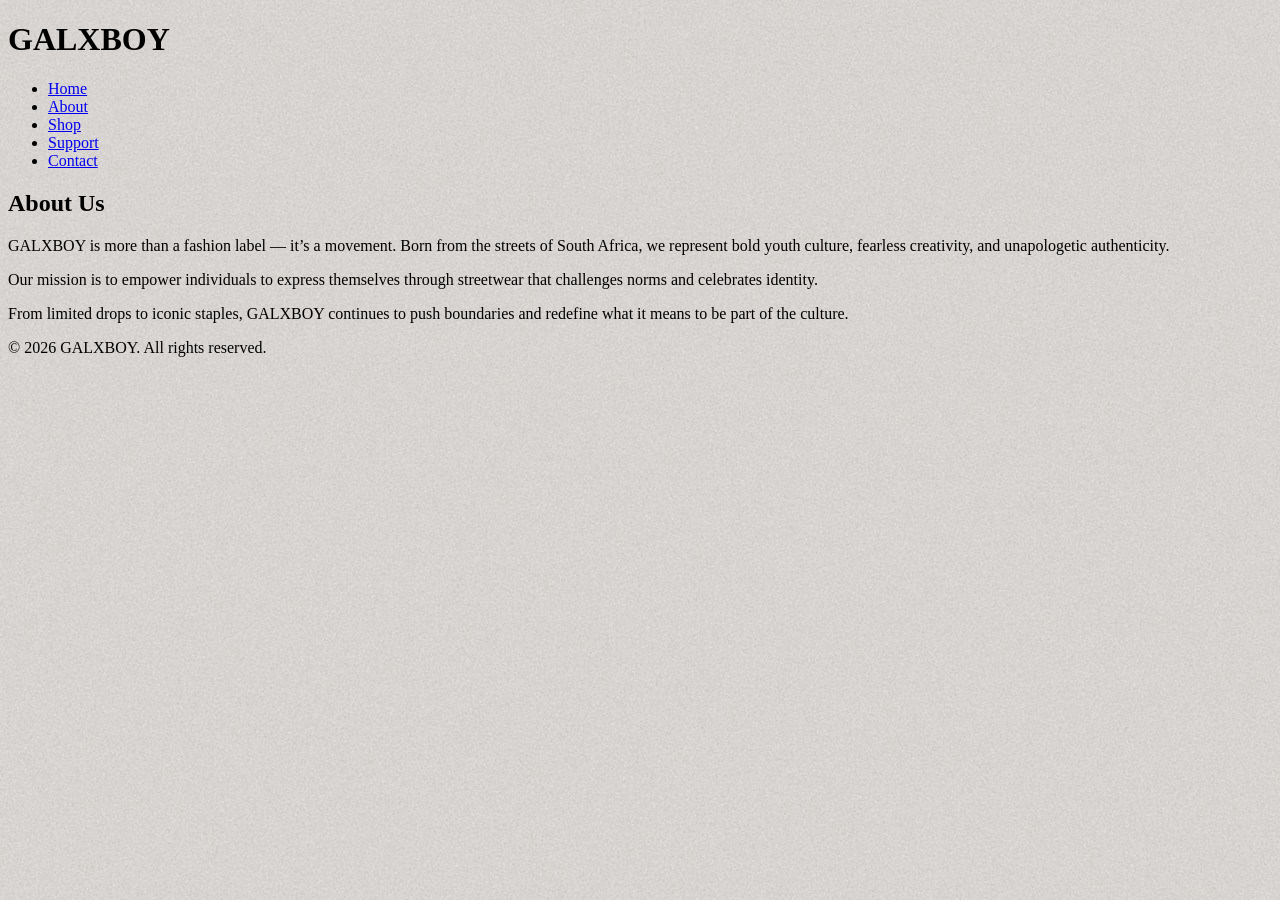
==== about.html @ 5ff6c1ec "Initial GALXBOY website upload" ====
<!DOCTYPE html>
<html lang="en">
<head>
  <meta charset="UTF-8">
  <meta name="viewport" content="width=device-width, initial-scale=1.0">
  <title>About GALXBOY</title>
</head>
<body>
  <header>
    <h1>GALXBOY</h1>
    <nav>
      <ul>
        <li><a href="index.html">Home</a></li>
        <li><a href="about.html">About</a></li>
        <li><a href="service.html">Shop</a></li>
        <li><a href="support.html">Support</a></li>
        <li><a href="contact.html">Contact</a></li>
      </ul>
    </nav>
  </header>

  <section>
    <h2>About Us</h2>
    <p>GALXBOY is more than a fashion label — it’s a movement. Born from the streets of South Africa, we represent bold youth culture, fearless creativity, and unapologetic authenticity.</p>
    <p>Our mission is to empower individuals to express themselves through streetwear that challenges norms and celebrates identity.</p>
    <p>From limited drops to iconic staples, GALXBOY continues to push boundaries and redefine what it means to be part of the culture.</p>
  </section> 
   <body background="PUZZLE.jpg">
</body>

  <footer>
    <p>&copy; 2026 GALXBOY. All rights reserved.</p>
  </footer>
</body>
</html>
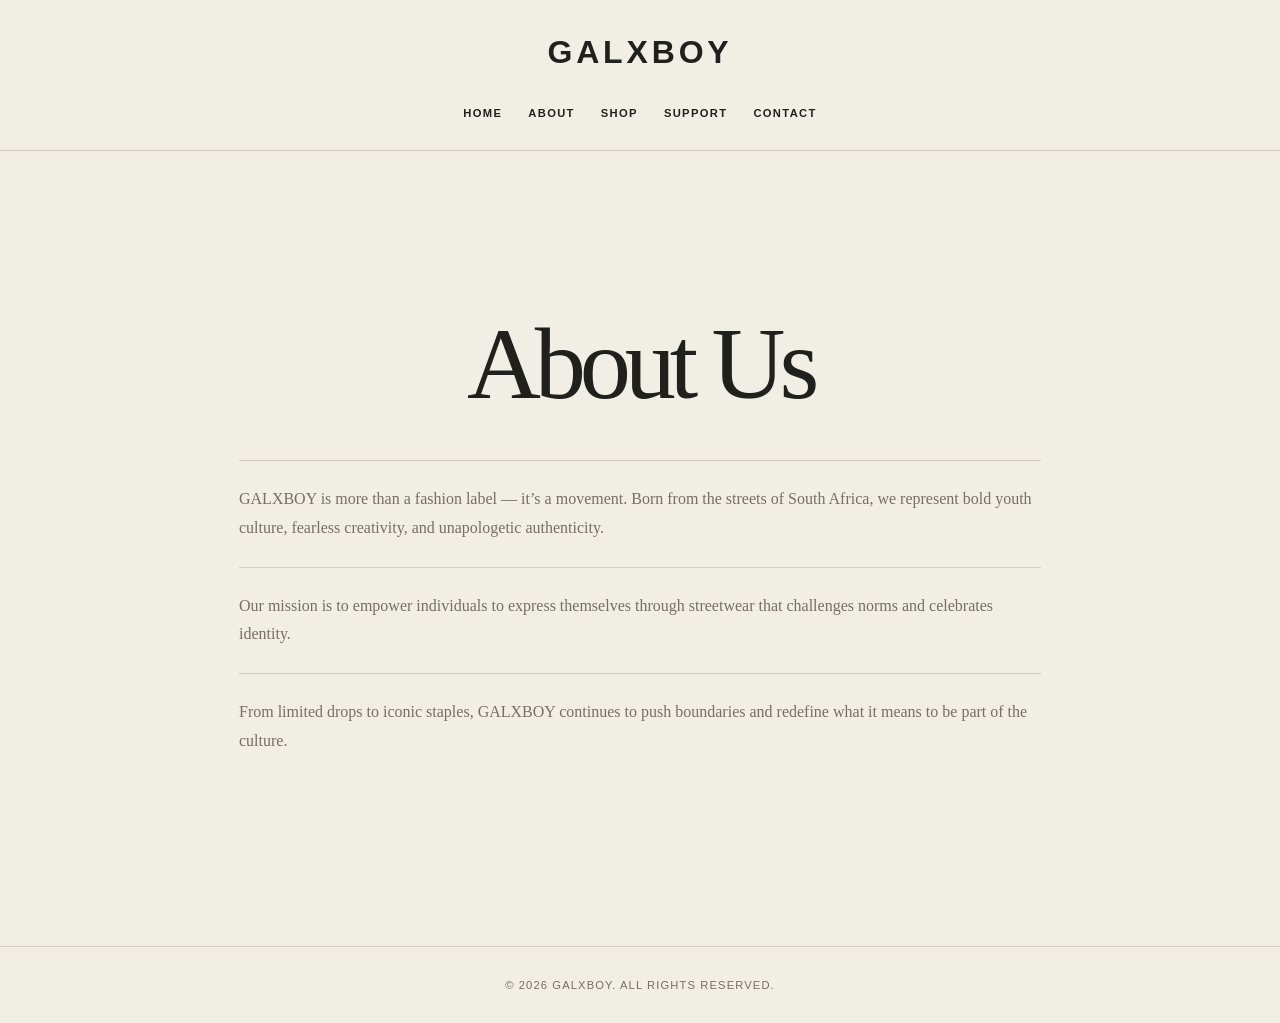
==== commit 581e8574: "Resolve HTML conflicts and add separate page styles" ====
--- a/about.html
+++ b/about.html
@@ -1,35 +1,40 @@
-<!DOCTYPE html>
+<!doctype html>
 <html lang="en">
-<head>
-  <meta charset="UTF-8">
-  <meta name="viewport" content="width=device-width, initial-scale=1.0">
-  <title>About GALXBOY</title>
-</head>
-<body>
-  <header>
-    <h1>GALXBOY</h1>
-    <nav>
-      <ul>
-        <li><a href="index.html">Home</a></li>
-        <li><a href="about.html">About</a></li>
-        <li><a href="service.html">Shop</a></li>
-        <li><a href="support.html">Support</a></li>
-        <li><a href="contact.html">Contact</a></li>
-      </ul>
-    </nav>
-  </header>
-
-  <section>
-    <h2>About Us</h2>
-    <p>GALXBOY is more than a fashion label — it’s a movement. Born from the streets of South Africa, we represent bold youth culture, fearless creativity, and unapologetic authenticity.</p>
-    <p>Our mission is to empower individuals to express themselves through streetwear that challenges norms and celebrates identity.</p>
-    <p>From limited drops to iconic staples, GALXBOY continues to push boundaries and redefine what it means to be part of the culture.</p>
-  </section> 
-   <body background="PUZZLE.jpg">
-</body>
-
-  <footer>
-    <p>&copy; 2026 GALXBOY. All rights reserved.</p>
-  </footer>
-</body>
-</html>+  <head>
+    <meta charset="UTF-8" />
+    <meta name="viewport" content="width=device-width, initial-scale=1.0" />
+    <title>About GALXBOY</title>
+    <link rel="stylesheet" href="about.css" />
+  </head>
+  <body>
+    <header>
+      <h1>GALXBOY</h1>
+      <nav>
+        <ul>
+          <li><a href="index.html">Home</a></li>
+          <li><a href="about.html">About</a></li>
+          <li><a href="service.html">Shop</a></li>
+          <li><a href="support.html">Support</a></li>
+          <li><a href="contact.html">Contact</a></li>
+        </ul>
+      </nav>
+    </header>
+    <section>
+      <h2>About Us</h2>
+      <p>
+        GALXBOY is more than a fashion label — it’s a movement. Born from the
+        streets of South Africa, we represent bold youth culture, fearless
+        creativity, and unapologetic authenticity.
+      </p>
+      <p>
+        Our mission is to empower individuals to express themselves through
+        streetwear that challenges norms and celebrates identity.
+      </p>
+      <p>
+        From limited drops to iconic staples, GALXBOY continues to push
+        boundaries and redefine what it means to be part of the culture.
+      </p>
+    </section>
+    <footer><p>&copy; 2026 GALXBOY. All rights reserved.</p></footer>
+  </body>
+</html>
--- a/about.css
+++ b/about.css
@@ -0,0 +1,97 @@
+:root {
+  --paper: #f1eee6;
+  --ink: #20201d;
+  --muted: #756f65;
+  --line: #d3ccc0;
+  --accent: #a55b3b;
+}
+* {
+  box-sizing: border-box;
+  margin: 0;
+  padding: 0;
+}
+body {
+  background: var(--paper);
+  color: var(--ink);
+  font-family: Georgia, "Times New Roman", serif;
+  line-height: 1.8;
+}
+header {
+  background: var(--paper);
+  border-bottom: 1px solid var(--line);
+  padding: 24px clamp(20px, 6vw, 90px);
+  text-align: center;
+}
+header h1 {
+  font-family: Arial, sans-serif;
+  font-size: 2rem;
+  letter-spacing: 0.12em;
+}
+nav ul {
+  display: flex;
+  gap: 26px;
+  justify-content: center;
+  list-style: none;
+  margin-top: 16px;
+}
+nav a {
+  color: var(--ink);
+  font-family: Arial, sans-serif;
+  font-size: 0.7rem;
+  font-weight: 700;
+  letter-spacing: 0.12em;
+  text-decoration: none;
+  text-transform: uppercase;
+}
+nav a:hover {
+  color: var(--accent);
+}
+section {
+  margin: auto;
+  max-width: 850px;
+  padding: clamp(80px, 13vw, 170px) 24px;
+}
+section h2 {
+  color: var(--ink);
+  font-size: clamp(3rem, 8vw, 7rem);
+  font-weight: 400;
+  letter-spacing: -0.06em;
+  line-height: 0.9;
+  margin-bottom: 50px;
+  text-align: center;
+}
+section p {
+  border-top: 1px solid var(--line);
+  color: var(--muted);
+  padding: 24px 0;
+}
+footer {
+  border-top: 1px solid var(--line);
+  color: var(--muted);
+  font-family: Arial, sans-serif;
+  font-size: 0.7rem;
+  letter-spacing: 0.1em;
+  padding: 28px;
+  text-align: center;
+  text-transform: uppercase;
+}
+@media (max-width: 1024px) {
+  section {
+    padding: 100px 32px;
+  }
+  section h2 {
+    font-size: clamp(3rem, 9vw, 6rem);
+  }
+}
+@media (max-width: 700px) {
+  nav ul {
+    flex-wrap: wrap;
+    gap: 12px 18px;
+  }
+  section {
+    padding: 72px 20px;
+  }
+  section h2 {
+    font-size: clamp(2.6rem, 14vw, 4.5rem);
+  }
+}
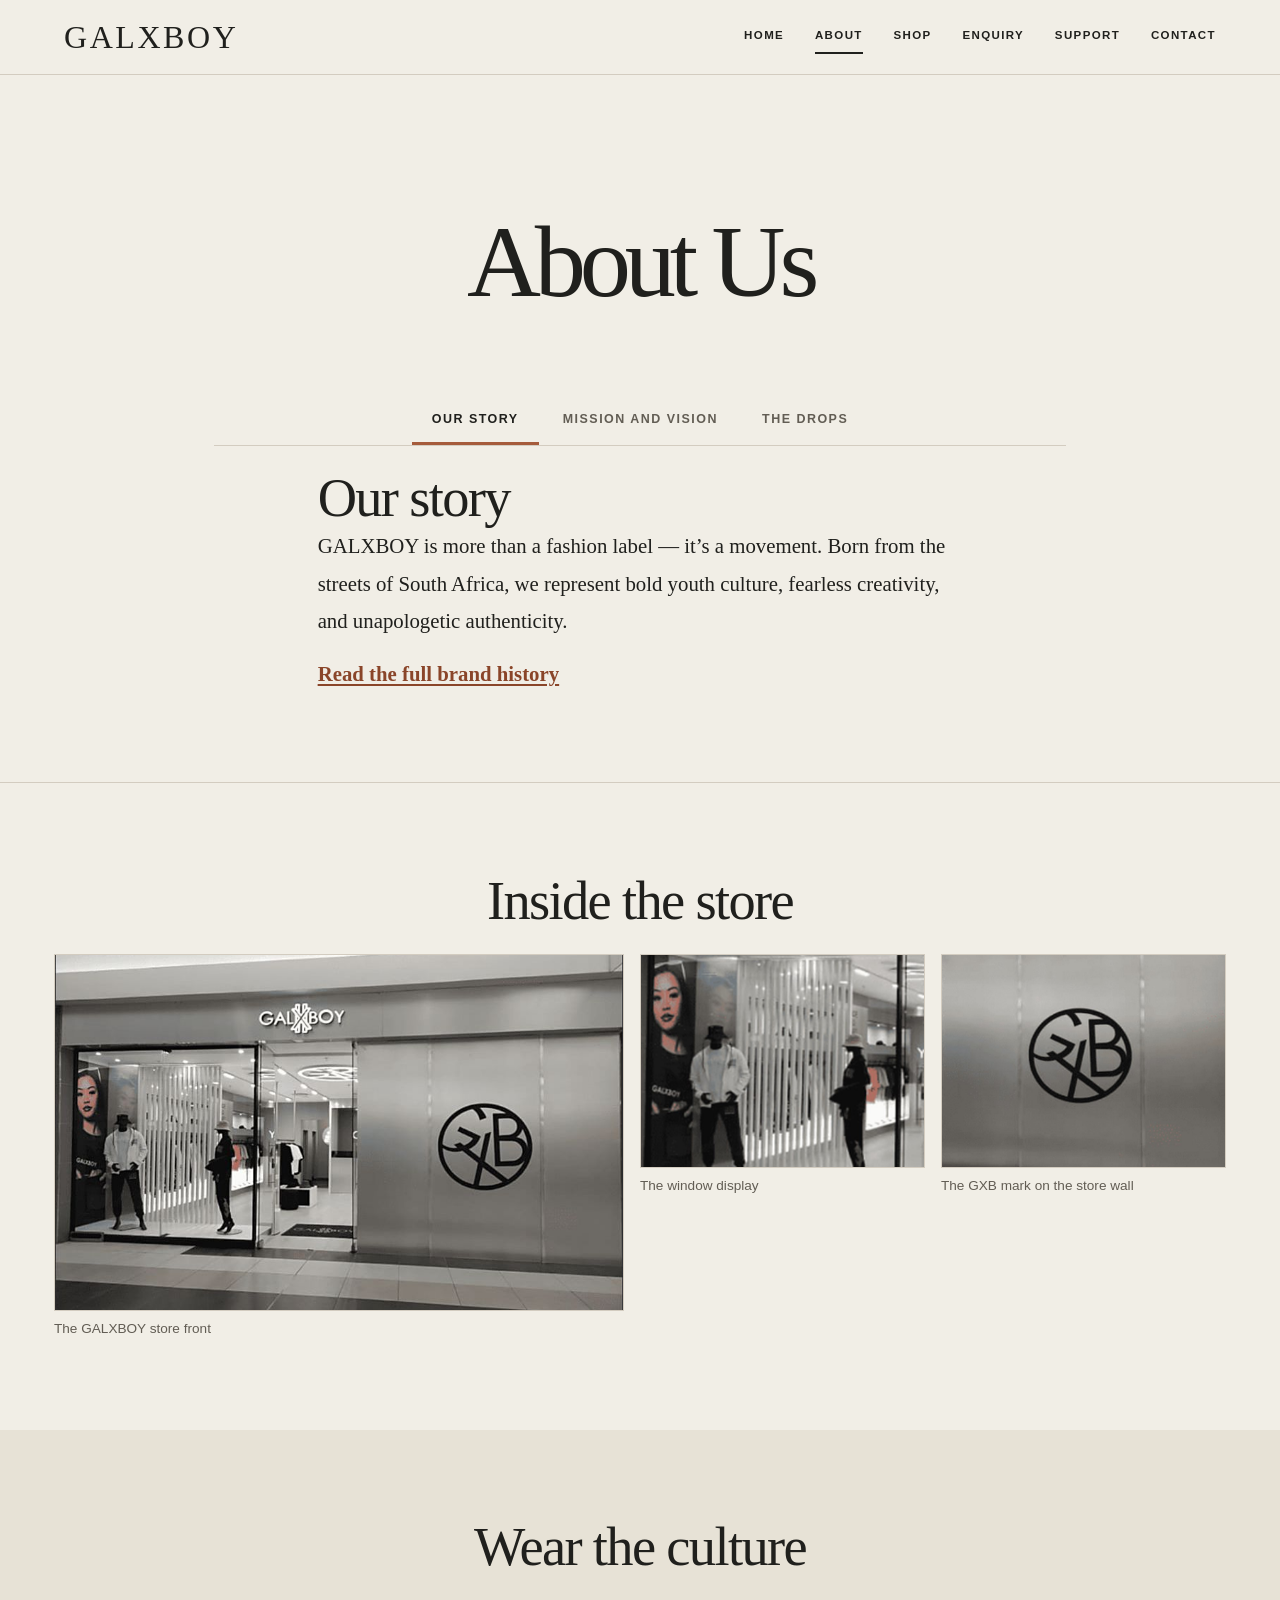
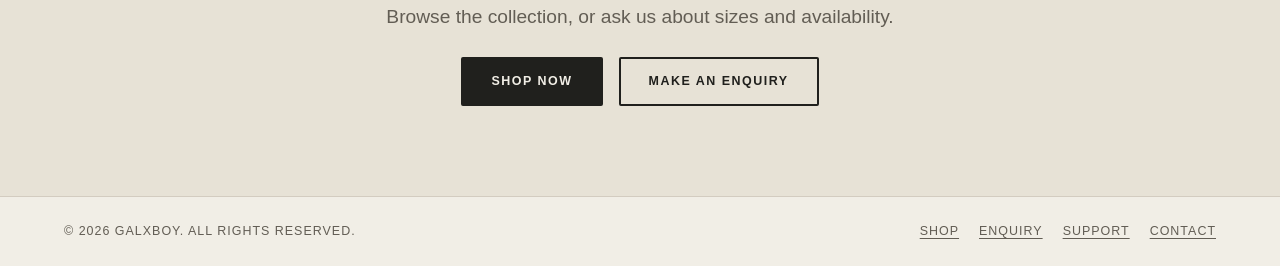
==== commit 3bce870d: "Update GALXBOY website to latest version Co-authored-by: Copilot <223556219+Copilot@users.noreply.gi" ====
--- a/about.html
+++ b/about.html
@@ -3,38 +3,134 @@
   <head>
     <meta charset="UTF-8" />
     <meta name="viewport" content="width=device-width, initial-scale=1.0" />
-    <title>About GALXBOY</title>
-    <link rel="stylesheet" href="about.css" />
+    <title>About GALXBOY | Mission, Vision and Story</title>
+    <meta name="description" content="GALXBOY is more than a fashion label. Read our story, mission and vision, and see inside the store through our photo gallery." />
+    <meta name="keywords" content="about GALXBOY, South African streetwear brand, youth culture fashion, GALXBOY mission, GALXBOY vision, GALXBOY store" />
+    <meta name="author" content="GALXBOY" />
+    <link rel="icon" href="images/favicon.svg" type="image/svg+xml" />
+    <script>document.documentElement.classList.add("js");</script>
+    <link rel="stylesheet" href="styles.css" />
+    <script src="script.js" defer></script>
   </head>
   <body>
-    <header>
-      <h1>GALXBOY</h1>
-      <nav>
+    <a class="skip-link" href="#main">Skip to main content</a>
+    <header class="site-header">
+      <div class="site-header__bar">
+        <a class="brand" href="index.html" aria-label="GALXBOY home">GALXBOY</a>
+        <button class="nav-toggle" type="button" aria-expanded="false" aria-controls="site-nav" aria-label="Open menu">
+          <span class="nav-toggle__bar"></span>
+        </button>
+        <nav class="site-nav" id="site-nav" aria-label="Main">
         <ul>
           <li><a href="index.html">Home</a></li>
-          <li><a href="about.html">About</a></li>
+          <li><a href="about.html" aria-current="page">About</a></li>
           <li><a href="service.html">Shop</a></li>
+          <li><a href="enquiry.html">Enquiry</a></li>
           <li><a href="support.html">Support</a></li>
           <li><a href="contact.html">Contact</a></li>
         </ul>
-      </nav>
+        </nav>
+      </div>
     </header>
-    <section>
-      <h2>About Us</h2>
-      <p>
-        GALXBOY is more than a fashion label — it’s a movement. Born from the
-        streets of South Africa, we represent bold youth culture, fearless
-        creativity, and unapologetic authenticity.
-      </p>
-      <p>
-        Our mission is to empower individuals to express themselves through
-        streetwear that challenges norms and celebrates identity.
-      </p>
-      <p>
-        From limited drops to iconic staples, GALXBOY continues to push
-        boundaries and redefine what it means to be part of the culture.
-      </p>
-    </section>
-    <footer><p>&copy; 2026 GALXBOY. All rights reserved.</p></footer>
+    <main id="main">
+      <div class="container container--narrow">
+        <div class="page-head">
+          <h1>About Us</h1>
+        </div>
+        <div class="tabs" aria-label="About GALXBOY">
+          <div class="tabs__list" role="tablist" aria-label="About sections">
+            <button class="tabs__tab" role="tab" id="tab-story" aria-controls="panel-story" aria-selected="true" type="button">Our story</button>
+            <button class="tabs__tab" role="tab" id="tab-mission" aria-controls="panel-mission" aria-selected="false" tabindex="-1" type="button">Mission and vision</button>
+            <button class="tabs__tab" role="tab" id="tab-drops" aria-controls="panel-drops" aria-selected="false" tabindex="-1" type="button">The drops</button>
+          </div>
+          <div class="tabs__panel" role="tabpanel" id="panel-story" aria-labelledby="tab-story" tabindex="0">
+            <h2>Our story</h2>
+            <p>
+              GALXBOY is more than a fashion label — it’s a movement. Born from the
+              streets of South Africa, we represent bold youth culture, fearless
+              creativity, and unapologetic authenticity.
+            </p>
+            <p><a class="text-link" href="index.html">Read the full brand history</a></p>
+          </div>
+          <div class="tabs__panel" role="tabpanel" id="panel-mission" aria-labelledby="tab-mission" tabindex="0">
+            <h2>Mission and vision</h2>
+            <h3>Mission</h3>
+            <p>
+              Our mission is to empower individuals to express themselves through
+              streetwear that challenges norms and celebrates identity.
+            </p>
+            <h3>Vision</h3>
+            <p>
+              GALXBOY aims to become the leading streetwear brand on the African
+              continent. Inspiring the youth through creative design, innovation and
+              affordable pricing driven by the brand’s mantra of SMART. AFRICAN.
+              AMBITIOUS
+            </p>
+          </div>
+          <div class="tabs__panel" role="tabpanel" id="panel-drops" aria-labelledby="tab-drops" tabindex="0">
+            <h2>The drops</h2>
+            <p>
+              From limited drops to iconic staples, GALXBOY continues to push
+              boundaries and redefine what it means to be part of the culture.
+            </p>
+            <p><a class="text-link" href="service.html">See what is in the shop now</a></p>
+          </div>
+        </div>
+      </div>
+
+      <section class="section section--ruled" aria-labelledby="gallery-heading">
+        <div class="container">
+          <h2 id="gallery-heading">Inside the store</h2>
+          <ul class="gallery">
+            <li class="gallery__item reveal" style="--i: 0">
+              <figure>
+                <button class="gallery__btn" type="button" data-lightbox="gallery" data-full="images/galxboy-store-front-1600.jpg" data-caption="The GALXBOY store front">
+                  <img src="images/galxboy-store-front-800.jpg" srcset="images/galxboy-store-front-800.jpg 800w, images/galxboy-store-front-1600.jpg 1600w" sizes="(max-width: 768px) 100vw, 60vw" width="801" height="525" loading="lazy" alt="GALXBOY store front in a shopping centre, with two mannequins in the window and the GXB logo on a steel wall" />
+                </button>
+                <figcaption>The GALXBOY store front</figcaption>
+              </figure>
+            </li>
+            <li class="gallery__item reveal" style="--i: 1">
+              <figure>
+                <button class="gallery__btn" type="button" data-lightbox="gallery" data-full="images/galxboy-store-window-display.jpg" data-caption="The window display">
+                  <img src="images/galxboy-store-window-display.jpg" width="690" height="675" loading="lazy" alt="Two mannequins in the GALXBOY window dressed in black and white streetwear" />
+                </button>
+                <figcaption>The window display</figcaption>
+              </figure>
+            </li>
+            <li class="gallery__item reveal" style="--i: 2">
+              <figure>
+                <button class="gallery__btn" type="button" data-lightbox="gallery" data-full="images/galxboy-gxb-logo-wall.jpg" data-caption="The GXB mark on the store wall">
+                  <img src="images/galxboy-gxb-logo-wall.jpg" width="870" height="750" loading="lazy" alt="The black GXB circle logo on the store’s brushed steel wall" />
+                </button>
+                <figcaption>The GXB mark on the store wall</figcaption>
+              </figure>
+            </li>
+          </ul>
+        </div>
+      </section>
+
+      <section class="section cta-band">
+        <div class="container">
+          <h2>Wear the culture</h2>
+          <p class="lede">Browse the collection, or ask us about sizes and availability.</p>
+          <div class="btn-row">
+            <a class="btn" href="service.html">Shop now</a>
+            <a class="btn btn--ghost" href="enquiry.html">Make an enquiry</a>
+          </div>
+        </div>
+      </section>
+    </main>
+    <footer class="site-footer">
+      <div class="site-footer__inner">
+        <p>&copy; 2026 GALXBOY. All rights reserved.</p>
+        <ul>
+        <li><a href="service.html">Shop</a></li>
+        <li><a href="enquiry.html">Enquiry</a></li>
+        <li><a href="support.html">Support</a></li>
+        <li><a href="contact.html">Contact</a></li>
+        </ul>
+      </div>
+    </footer>
   </body>
 </html>
--- a/styles.css
+++ b/styles.css
@@ -0,0 +1,1517 @@
+/* ==========================================================================
+
+/* 1. Design tokens -------------------------------------------------------- */
+:root {
+  --paper: #f1eee6;
+  --paper-deep: #e7e2d6;
+  --card: #fffdf8;
+  --ink: #20201d;
+  --muted: #625d54;          /* darkened from #756f65 to pass 4.5:1 contrast */
+  --line: #d3ccc0;
+  --accent: #a55b3b;         /* brand terracotta, used for borders and fills */
+  --accent-ink: #8a4529;     /* darker shade for text and hover states */
+  --ok: #1f6b3a;
+  --error: #a3231b;
+  --focus: #1a5fd0;
+
+  --serif: Georgia, "Times New Roman", serif;
+  --sans: Arial, Helvetica, sans-serif;
+
+  --header-bg: var(--paper);
+  --header-fg: var(--ink);
+  --header-line: var(--line);
+  --header-hover: var(--accent-ink);
+
+  --space-1: 0.5rem;
+  --space-2: 1rem;
+  --space-3: 1.5rem;
+  --space-4: 2.5rem;
+  --space-5: 4rem;
+  --gutter: clamp(20px, 5vw, 72px);
+  --radius: 2px;
+  --ease: cubic-bezier(0.2, 0.7, 0.1, 1);
+}
+
+
+/* 2. Reset and base ------------------------------------------------------- */
+*,
+*::before,
+*::after {
+  box-sizing: border-box;
+  margin: 0;
+  padding: 0;
+}
+
+html {
+  scroll-behavior: smooth;
+  -webkit-text-size-adjust: 100%;
+}
+
+body {
+  background: var(--paper);
+  color: var(--ink);
+  font-family: var(--sans);
+  font-size: 1rem;
+  line-height: 1.7;
+  min-height: 100vh;
+  display: flex;
+  flex-direction: column;
+}
+
+main {
+  flex: 1;
+}
+
+img {
+  display: block;
+  height: auto;
+  max-width: 100%;
+}
+
+button,
+input,
+select,
+textarea {
+  color: inherit;
+  font: inherit;
+}
+
+button {
+  cursor: pointer;
+}
+
+::selection {
+  background: var(--accent);
+  color: #fff;
+}
+
+:focus-visible {
+  outline: 3px solid var(--focus);
+  outline-offset: 3px;
+}
+
+.skip-link {
+  background: var(--ink);
+  color: var(--paper);
+  left: var(--space-2);
+  padding: 0.75rem 1rem;
+  position: absolute;
+  top: -100px;
+  z-index: 100;
+}
+
+.skip-link:focus {
+  top: var(--space-1);
+}
+
+.visually-hidden {
+  clip: rect(0 0 0 0);
+  clip-path: inset(50%);
+  height: 1px;
+  overflow: hidden;
+  position: absolute;
+  white-space: nowrap;
+  width: 1px;
+}
+
+
+/* 3. Typography ----------------------------------------------------------- */
+h1,
+h2,
+h3 {
+  font-family: var(--serif);
+  font-weight: 400;
+}
+
+h1 {
+  font-size: clamp(2.8rem, 8vw, 7rem);
+  letter-spacing: -0.06em;
+  line-height: 0.92;
+}
+
+h2 {
+  font-size: clamp(1.9rem, 4.4vw, 3.4rem);
+  letter-spacing: -0.03em;
+  line-height: 1.05;
+}
+
+h3 {
+  font-size: clamp(1.1rem, 2vw, 1.5rem);
+  letter-spacing: -0.01em;
+  line-height: 1.25;
+}
+
+p {
+  max-width: 68ch;
+}
+
+.lede {
+  color: var(--muted);
+  font-size: clamp(1.02rem, 1.7vw, 1.2rem);
+  margin-inline: auto;
+}
+
+.small {
+  color: var(--muted);
+  font-size: 0.85rem;
+}
+
+
+/* 4. Layout helpers ------------------------------------------------------- */
+.container {
+  margin-inline: auto;
+  max-width: 1220px;
+  padding-inline: 24px;
+  width: 100%;
+}
+
+.container--narrow {
+  max-width: 900px;
+}
+
+.page-head {
+  padding: clamp(64px, 11vw, 140px) 0 clamp(32px, 5vw, 64px);
+  text-align: center;
+}
+
+.page-head h1 {
+  margin-bottom: var(--space-3);
+}
+
+.page-head p {
+  margin-inline: auto;
+}
+
+.section {
+  padding-block: clamp(48px, 7vw, 96px);
+}
+
+.section--ruled {
+  border-top: 1px solid var(--line);
+}
+
+.section > .container > h2 {
+  margin-bottom: var(--space-3);
+  text-align: center;
+}
+
+
+/* 5. Header and navigation ------------------------------------------------ */
+.site-header {
+  background: var(--header-bg);
+  border-bottom: 1px solid var(--header-line);
+  color: var(--header-fg);
+  position: sticky;
+  top: 0;
+  z-index: 20;
+}
+
+.site-header__bar {
+  align-items: center;
+  display: flex;
+  justify-content: space-between;
+  padding: 20px var(--gutter);
+}
+
+.brand {
+  color: var(--header-fg);
+  font-family: var(--serif);
+  font-size: 2rem;
+  letter-spacing: 0.08em;
+  line-height: 1;
+  text-decoration: none;
+}
+
+.site-nav ul {
+  display: flex;
+  gap: clamp(14px, 2.4vw, 32px);
+  list-style: none;
+}
+
+.site-nav a {
+  border-bottom: 2px solid transparent;
+  color: var(--header-fg);
+  display: inline-block;
+  font-size: 0.72rem;
+  font-weight: 700;
+  letter-spacing: 0.12em;
+  padding: 6px 0;
+  text-decoration: none;
+  text-transform: uppercase;
+  transition: color 0.2s, border-color 0.2s;
+}
+
+.site-nav a:hover,
+.site-nav a:focus-visible {
+  color: var(--header-hover);
+}
+
+.site-nav a[aria-current="page"] {
+  border-bottom-color: currentColor;
+}
+
+/* The hamburger button is hidden until JavaScript confirms it can drive it */
+.nav-toggle {
+  background: none;
+  border: 1px solid var(--header-line);
+  border-radius: var(--radius);
+  color: var(--header-fg);
+  display: none;
+  height: 46px;
+  position: relative;
+  width: 46px;
+}
+
+.nav-toggle__bar,
+.nav-toggle__bar::before,
+.nav-toggle__bar::after {
+  background: currentColor;
+  content: "";
+  height: 2px;
+  left: 12px;
+  position: absolute;
+  transition: transform 0.25s var(--ease), opacity 0.2s;
+  width: 20px;
+}
+
+.nav-toggle__bar {
+  top: 21px;
+}
+
+.nav-toggle__bar::before {
+  left: 0;
+  top: -7px;
+}
+
+.nav-toggle__bar::after {
+  left: 0;
+  top: 7px;
+}
+
+.nav-toggle[aria-expanded="true"] .nav-toggle__bar {
+  background: transparent;
+}
+
+.nav-toggle[aria-expanded="true"] .nav-toggle__bar::before {
+  transform: translateY(7px) rotate(45deg);
+}
+
+.nav-toggle[aria-expanded="true"] .nav-toggle__bar::after {
+  transform: translateY(-7px) rotate(-45deg);
+}
+
+
+/* 6. Page variants -------------------------------------------------------- */
+/* Home: store photo behind the history text */
+body.page-home {
+  --header-bg: rgba(10, 10, 10, 0.7);
+  --header-fg: #fff;
+  --header-line: rgba(255, 255, 255, 0.22);
+  --header-hover: #f4d03f;
+  background: #111 url("images/galxboy-store-front-1600.jpg") center / cover fixed;
+  color: #fff;
+}
+
+body.page-home::before {
+  background: rgba(0, 0, 0, 0.62);
+  content: "";
+  inset: 0;
+  pointer-events: none;
+  position: fixed;
+  z-index: -1;
+}
+
+/* Support: soft architectural backdrop under a heavy paper wash */
+body.page-support {
+  background: var(--paper) url("images/support-background.jpg") center / cover fixed;
+}
+
+body.page-support::before {
+  background: rgba(241, 238, 230, 0.92);
+  content: "";
+  inset: 0;
+  pointer-events: none;
+  position: fixed;
+  z-index: -1;
+}
+
+
+/* 7. Buttons and links ---------------------------------------------------- */
+a {
+  color: var(--accent-ink);
+  text-underline-offset: 3px;
+}
+
+a:hover {
+  color: var(--ink);
+}
+
+.btn {
+  background: var(--ink);
+  border: 2px solid var(--ink);
+  border-radius: var(--radius);
+  color: var(--paper);
+  display: inline-block;
+  font-size: 0.78rem;
+  font-weight: 700;
+  letter-spacing: 0.12em;
+  line-height: 1.2;
+  min-height: 48px;
+  padding: 15px 28px;
+  text-align: center;
+  text-decoration: none;
+  text-transform: uppercase;
+  transition: background 0.2s, color 0.2s, border-color 0.2s, transform 0.15s;
+}
+
+.btn:hover {
+  background: var(--accent-ink);
+  border-color: var(--accent-ink);
+  color: #fff;
+}
+
+.btn:active {
+  transform: translateY(1px);
+}
+
+.btn:disabled,
+.btn[aria-disabled="true"] {
+  cursor: not-allowed;
+  opacity: 0.55;
+}
+
+.btn--ghost {
+  background: transparent;
+  color: var(--ink);
+}
+
+.btn--ghost:hover {
+  background: var(--ink);
+  border-color: var(--ink);
+  color: var(--paper);
+}
+
+.btn-row {
+  display: flex;
+  flex-wrap: wrap;
+  gap: var(--space-2);
+  justify-content: center;
+}
+
+.text-link {
+  font-weight: 700;
+}
+
+
+/* 8. Home ----------------------------------------------------------------- */
+.home-hero {
+  align-items: center;
+  display: flex;
+  flex-direction: column;
+  justify-content: center;
+  min-height: calc(100vh - 87px);
+  padding: clamp(72px, 12vw, 150px) 24px;
+  text-align: center;
+}
+
+.home-hero h1 {
+  color: #fff;
+  margin-bottom: var(--space-3);
+  text-shadow: 0 2px 30px rgba(0, 0, 0, 0.35);
+}
+
+.home-hero p {
+  color: #f2f2f2;
+  font-size: clamp(1rem, 1.5vw, 1.2rem);
+  margin-inline: auto;
+  max-width: 46rem;
+  text-shadow: 0 1px 12px rgba(0, 0, 0, 0.5);
+}
+
+.home-explore {
+  background: rgba(10, 10, 10, 0.72);
+  border-top: 1px solid rgba(255, 255, 255, 0.22);
+  padding: clamp(40px, 6vw, 72px) 0;
+}
+
+.home-explore h2 {
+  color: #fff;
+  margin-bottom: var(--space-3);
+  text-align: center;
+}
+
+.home-explore ul {
+  display: grid;
+  gap: var(--space-2);
+  grid-template-columns: repeat(3, 1fr);
+  list-style: none;
+}
+
+.home-explore a {
+  border: 1px solid rgba(255, 255, 255, 0.28);
+  color: #fff;
+  display: block;
+  height: 100%;
+  padding: var(--space-3);
+  text-decoration: none;
+  transition: background 0.2s, border-color 0.2s;
+}
+
+.home-explore a:hover,
+.home-explore a:focus-visible {
+  background: rgba(255, 255, 255, 0.12);
+  border-color: #f4d03f;
+  color: #fff;
+}
+
+.home-explore strong {
+  display: block;
+  font-family: var(--serif);
+  font-size: 1.35rem;
+  font-weight: 400;
+  margin-bottom: 4px;
+}
+
+.home-explore span {
+  color: #e2e2e2;
+  font-size: 0.95rem;
+}
+
+
+/* 9. Shop ----------------------------------------------------------------- */
+.shop-tools {
+  align-items: end;
+  border-block: 1px solid var(--line);
+  display: grid;
+  gap: var(--space-2);
+  grid-template-columns: minmax(220px, 2fr) 1fr 1fr;
+  padding-block: var(--space-2);
+}
+
+.field-inline label {
+  display: block;
+  font-size: 0.72rem;
+  font-weight: 700;
+  letter-spacing: 0.1em;
+  margin-bottom: 4px;
+  text-transform: uppercase;
+}
+
+.shop-status {
+  color: var(--muted);
+  font-size: 0.9rem;
+  margin-block: var(--space-2);
+  min-height: 1.7em;
+}
+
+.product-grid {
+  display: grid;
+  gap: var(--space-3) var(--space-2);
+  grid-template-columns: repeat(5, 1fr);
+  list-style: none;
+}
+
+.product-card {
+  display: flex;
+  flex-direction: column;
+}
+
+.product-card__media {
+  aspect-ratio: 4 / 5;
+  background: #fff;
+  border: 1px solid var(--line);
+  display: block;
+  overflow: hidden;
+  padding: 0;
+  position: relative;
+  transition: border-color 0.2s, transform 0.3s var(--ease), box-shadow 0.3s;
+  width: 100%;
+}
+
+.product-card__media img {
+  height: 100%;
+  object-fit: contain;
+  transition: transform 0.4s var(--ease);
+  width: 100%;
+}
+
+.product-card__media::after {
+  background: var(--ink);
+  bottom: 8px;
+  color: var(--paper);
+  content: "View larger";
+  font-size: 0.68rem;
+  font-weight: 700;
+  letter-spacing: 0.08em;
+  opacity: 0;
+  padding: 4px 8px;
+  position: absolute;
+  right: 8px;
+  text-transform: uppercase;
+  transition: opacity 0.2s;
+}
+
+.product-card__media:hover,
+.product-card__media:focus-visible {
+  border-color: var(--accent);
+  box-shadow: 0 8px 24px rgba(32, 32, 29, 0.12);
+  transform: translateY(-3px);
+}
+
+.product-card__media:hover img {
+  transform: scale(1.04);
+}
+
+.product-card__media:hover::after,
+.product-card__media:focus-visible::after {
+  opacity: 1;
+}
+
+.product-card h3 {
+  border-top: 1px solid var(--line);
+  margin-top: var(--space-2);
+  padding-top: 12px;
+}
+
+.product-card__meta {
+  color: var(--muted);
+  font-size: 0.85rem;
+}
+
+.product-card__price {
+  color: var(--ink);
+  font-weight: 700;
+  margin-block: 2px 10px;
+}
+
+.product-card .btn {
+  margin-top: auto;
+  padding: 11px 14px;
+}
+
+.empty-state {
+  border: 1px dashed var(--line);
+  padding: var(--space-4) var(--space-3);
+  text-align: center;
+}
+
+.empty-state:empty {
+  display: none;
+}
+
+.empty-state button {
+  margin-top: var(--space-2);
+}
+
+
+/* 10. Lightbox ------------------------------------------------------------ */
+.lightbox {
+  align-items: center;
+  background: rgba(10, 10, 10, 0.92);
+  display: flex;
+  inset: 0;
+  justify-content: center;
+  opacity: 0;
+  padding: clamp(16px, 4vw, 48px);
+  position: fixed;
+  transition: opacity 0.25s;
+  visibility: hidden;
+  z-index: 200;
+}
+
+.lightbox.is-open {
+  opacity: 1;
+  visibility: visible;
+}
+
+.lightbox__figure {
+  align-items: center;
+  display: flex;
+  flex-direction: column;
+  max-height: 100%;
+  max-width: min(92vw, 900px);
+  transform: scale(0.96);
+  transition: transform 0.3s var(--ease);
+}
+
+.lightbox.is-open .lightbox__figure {
+  transform: scale(1);
+}
+
+.lightbox__img {
+  background: #fff;
+  max-height: 76vh;
+  max-width: 100%;
+  object-fit: contain;
+}
+
+.lightbox__caption {
+  color: #f2f2f2;
+  margin-top: var(--space-2);
+  text-align: center;
+}
+
+.lightbox__count {
+  color: #bdbdbd;
+  display: block;
+  font-size: 0.8rem;
+  margin-top: 2px;
+}
+
+.lightbox__btn {
+  background: rgba(255, 255, 255, 0.1);
+  border: 1px solid rgba(255, 255, 255, 0.35);
+  border-radius: 50%;
+  color: #fff;
+  font-size: 1.5rem;
+  height: 52px;
+  line-height: 1;
+  position: absolute;
+  transition: background 0.2s;
+  width: 52px;
+}
+
+.lightbox__btn:hover,
+.lightbox__btn:focus-visible {
+  background: rgba(255, 255, 255, 0.28);
+}
+
+.lightbox__btn--close {
+  right: clamp(12px, 3vw, 32px);
+  top: clamp(12px, 3vw, 32px);
+}
+
+.lightbox__btn--prev {
+  left: clamp(8px, 2vw, 28px);
+  top: 50%;
+}
+
+.lightbox__btn--next {
+  right: clamp(8px, 2vw, 28px);
+  top: 50%;
+}
+
+.lightbox__btn[hidden] {
+  display: none;
+}
+
+
+/* 11. About (tabs, gallery) ----------------------------------------------- */
+.tabs {
+  padding-bottom: clamp(40px, 7vw, 90px);
+}
+
+.tabs__list {
+  border-bottom: 1px solid var(--line);
+  display: flex;
+  flex-wrap: wrap;
+  gap: 4px;
+  justify-content: center;
+  margin-bottom: var(--space-3);
+}
+
+.tabs__tab {
+  background: none;
+  border: 0;
+  border-bottom: 3px solid transparent;
+  color: var(--muted);
+  font-size: 0.78rem;
+  font-weight: 700;
+  letter-spacing: 0.12em;
+  min-height: 48px;
+  padding: 12px 20px;
+  text-transform: uppercase;
+  transition: color 0.2s, border-color 0.2s;
+}
+
+.tabs__tab:hover {
+  color: var(--ink);
+}
+
+.tabs__tab[aria-selected="true"] {
+  border-bottom-color: var(--accent);
+  color: var(--ink);
+}
+
+.tabs__panel {
+  font-family: var(--serif);
+  font-size: clamp(1.05rem, 1.8vw, 1.3rem);
+  line-height: 1.8;
+  margin-inline: auto;
+  max-width: 62ch;
+}
+
+.tabs__panel p + p {
+  margin-top: var(--space-2);
+}
+
+.tabs__panel h3 {
+  margin-bottom: var(--space-1);
+}
+
+/* Without JavaScript every panel is shown, separated by a rule */
+.tabs__panel:not(:first-of-type) {
+  border-top: 1px solid var(--line);
+  margin-top: var(--space-3);
+  padding-top: var(--space-3);
+}
+
+.js .tabs__panel:not(:first-of-type) {
+  border-top: 0;
+  margin-top: 0;
+  padding-top: 0;
+}
+
+html:not(.js) .tabs__list {
+  display: none;
+}
+
+.tabs__panel.is-entering {
+  animation: panel-in 0.35s var(--ease);
+}
+
+.gallery {
+  display: grid;
+  gap: var(--space-2);
+  grid-template-columns: 2fr 1fr 1fr;
+  list-style: none;
+}
+
+.gallery__item {
+  margin: 0;
+}
+
+.gallery__btn {
+  background: var(--paper-deep);
+  border: 1px solid var(--line);
+  display: block;
+  overflow: hidden;
+  padding: 0;
+  width: 100%;
+}
+
+.gallery__btn img {
+  aspect-ratio: 4 / 3;
+  object-fit: cover;
+  transition: transform 0.4s var(--ease);
+  width: 100%;
+}
+
+.gallery__item:first-child .gallery__btn img {
+  aspect-ratio: 16 / 10;
+}
+
+.gallery__btn:hover img,
+.gallery__btn:focus-visible img {
+  transform: scale(1.05);
+}
+
+.gallery__item figcaption {
+  color: var(--muted);
+  font-size: 0.85rem;
+  margin-top: 6px;
+}
+
+.cta-band {
+  background: var(--paper-deep);
+  text-align: center;
+}
+
+.cta-band p {
+  margin: var(--space-2) auto var(--space-3);
+}
+
+
+/* 12. Support (accordion) ------------------------------------------------- */
+.support-hero {
+  padding: clamp(100px, 16vw, 200px) 24px clamp(60px, 9vw, 110px);
+  text-align: center;
+}
+
+.support-hero h1 {
+  font-size: clamp(2.6rem, 8vw, 7.5rem);
+  letter-spacing: -0.07em;
+  line-height: 0.86;
+}
+
+.support-hero p {
+  color: var(--muted);
+  font-size: 1.1rem;
+  margin: 34px auto;
+  max-width: 500px;
+}
+
+.accordion {
+  border-top: 1px solid var(--line);
+  margin-inline: auto;
+  max-width: 820px;
+}
+
+.accordion__item {
+  border-bottom: 1px solid var(--line);
+}
+
+.accordion__button {
+  align-items: center;
+  background: none;
+  border: 0;
+  display: flex;
+  font-family: var(--serif);
+  font-size: clamp(1.1rem, 2vw, 1.4rem);
+  gap: var(--space-2);
+  justify-content: space-between;
+  min-height: 64px;
+  padding: 16px 4px;
+  text-align: left;
+  transition: color 0.2s;
+  width: 100%;
+}
+
+.accordion__button:hover {
+  color: var(--accent-ink);
+}
+
+.accordion__button::after {
+  content: "+";
+  flex: none;
+  font-family: var(--sans);
+  font-size: 1.6rem;
+  line-height: 1;
+  transition: transform 0.3s var(--ease);
+}
+
+.accordion__button[aria-expanded="true"]::after {
+  transform: rotate(45deg);
+}
+
+.accordion__panel {
+  display: grid;
+  grid-template-rows: 1fr;
+  transition: grid-template-rows 0.35s var(--ease);
+}
+
+.accordion__panel > div {
+  overflow: hidden;
+}
+
+.accordion__panel p {
+  color: var(--muted);
+  padding: 0 4px 20px;
+}
+
+/* JavaScript collapses panels; without it every answer stays readable */
+.js .accordion__panel[data-collapsed="true"] {
+  grid-template-rows: 0fr;
+}
+
+
+/* 13. Forms and quote panel ----------------------------------------------- */
+.form-card {
+  background: var(--card);
+  position: relative;
+  border: 1px solid var(--line);
+  margin-inline: auto;
+  max-width: 760px;
+  padding: clamp(20px, 4vw, 40px);
+}
+
+.form-grid {
+  display: grid;
+  gap: var(--space-2) var(--space-3);
+  grid-template-columns: 1fr 1fr;
+}
+
+.field {
+  display: flex;
+  flex-direction: column;
+}
+
+.field--full {
+  grid-column: 1 / -1;
+}
+
+.field label,
+.field legend {
+  font-size: 0.78rem;
+  font-weight: 700;
+  letter-spacing: 0.08em;
+  margin-bottom: 6px;
+  text-transform: uppercase;
+}
+
+.field label .req {
+  color: var(--error);
+}
+
+input[type="text"],
+input[type="email"],
+input[type="tel"],
+input[type="search"],
+input[type="number"],
+input[type="date"],
+select,
+textarea {
+  background: #fff;
+  border: 1px solid #9b9488;
+  border-radius: var(--radius);
+  min-height: 48px;
+  padding: 10px 12px;
+  transition: border-color 0.2s, box-shadow 0.2s;
+  width: 100%;
+}
+
+textarea {
+  min-height: 150px;
+  resize: vertical;
+}
+
+input::placeholder,
+textarea::placeholder {
+  color: #7d776c;
+}
+
+input:hover,
+select:hover,
+textarea:hover {
+  border-color: var(--ink);
+}
+
+input:focus,
+select:focus,
+textarea:focus {
+  border-color: var(--focus);
+  box-shadow: 0 0 0 3px rgba(26, 95, 208, 0.25);
+  outline: none;
+}
+
+.search-box:focus-within input {
+  border-color: var(--focus);
+}
+
+/* Validation state only appears after the visitor has tried to submit or left a field */
+.was-validated :is(input, select, textarea):invalid,
+.field.is-touched :is(input, select, textarea):invalid,
+[aria-invalid="true"] {
+  border-color: var(--error);
+  box-shadow: 0 0 0 1px var(--error);
+}
+
+.was-validated :is(input, select, textarea):valid:not(:placeholder-shown),
+.field.is-touched :is(input, select, textarea):valid:not(:placeholder-shown) {
+  border-color: var(--ok);
+}
+
+/* Spam trap: invisible to people, tempting to bots (the !important beats the input rules above) */
+.honey {
+  border: 0 !important;
+  height: 1px !important;
+  left: 0;
+  min-height: 0 !important;
+  opacity: 0;
+  overflow: hidden;
+  padding: 0 !important;
+  pointer-events: none;
+  position: absolute;
+  top: 0;
+  width: 1px !important;
+}
+
+.field__error {
+  color: var(--error);
+  font-size: 0.85rem;
+  font-weight: 700;
+  min-height: 1.4em;
+  padding-top: 4px;
+}
+
+.field__error:empty {
+  min-height: 0;
+  padding-top: 0;
+}
+
+.field__hint {
+  color: var(--muted);
+  font-size: 0.82rem;
+  padding-top: 4px;
+}
+
+.field__count {
+  color: var(--muted);
+  font-size: 0.82rem;
+  text-align: right;
+}
+
+.form-actions {
+  align-items: center;
+  display: flex;
+  flex-wrap: wrap;
+  gap: var(--space-2);
+  margin-top: var(--space-3);
+}
+
+.form-status {
+  font-weight: 700;
+  margin-top: var(--space-2);
+}
+
+.form-status:empty {
+  display: none;
+}
+
+.form-status.is-ok {
+  color: var(--ok);
+}
+
+.form-status.is-error {
+  color: var(--error);
+}
+
+.quote,
+.email-preview {
+  background: var(--card);
+  border: 1px solid var(--ink);
+  border-left-width: 6px;
+  margin: var(--space-3) auto 0;
+  max-width: 760px;
+  padding: clamp(20px, 3vw, 32px);
+}
+
+.quote[hidden],
+.email-preview[hidden] {
+  display: none;
+}
+
+.quote.is-updated {
+  animation: panel-in 0.4s var(--ease);
+}
+
+.quote__lines {
+  border-top: 1px solid var(--line);
+  list-style: none;
+  margin-top: var(--space-2);
+}
+
+.quote__lines li {
+  border-bottom: 1px solid var(--line);
+  display: flex;
+  justify-content: space-between;
+  padding: 10px 0;
+}
+
+.quote__lines li:last-child {
+  border-bottom: 0;
+  font-family: var(--serif);
+  font-size: 1.4rem;
+}
+
+.badge {
+  border: 1px solid currentColor;
+  display: inline-block;
+  font-size: 0.78rem;
+  font-weight: 700;
+  letter-spacing: 0.06em;
+  margin-top: var(--space-1);
+  padding: 4px 10px;
+  text-transform: uppercase;
+}
+
+.badge--in {
+  color: var(--ok);
+}
+
+.badge--low {
+  color: #8a5a00;
+}
+
+.badge--out {
+  color: var(--error);
+}
+
+.email-preview pre {
+  background: var(--paper);
+  border: 1px solid var(--line);
+  font-family: Consolas, Menlo, monospace;
+  font-size: 0.88rem;
+  line-height: 1.55;
+  margin-block: var(--space-2);
+  overflow-x: auto;
+  padding: var(--space-2);
+  white-space: pre-wrap;
+  word-break: break-word;
+}
+
+
+/* 14. Contact ------------------------------------------------------------- */
+.contact-list {
+  border-top: 1px solid var(--line);
+  list-style: none;
+  margin-inline: auto;
+  max-width: 640px;
+}
+
+.contact-list li {
+  border-bottom: 1px solid var(--line);
+  display: flex;
+  flex-wrap: wrap;
+  gap: 4px var(--space-2);
+  justify-content: space-between;
+  padding: 16px 0;
+}
+
+.contact-list li:nth-child(odd) {
+  background: rgba(255, 255, 255, 0.35);
+}
+
+.contact-list span:first-child {
+  font-size: 0.78rem;
+  font-weight: 700;
+  letter-spacing: 0.1em;
+  text-transform: uppercase;
+}
+
+.map {
+  background: var(--paper-deep);
+  border: 1px solid var(--line);
+  height: clamp(280px, 45vw, 440px);
+  width: 100%;
+}
+
+.map-fallback {
+  padding: var(--space-3);
+  text-align: center;
+}
+
+.map-links {
+  margin-top: var(--space-2);
+  text-align: center;
+}
+
+
+/* 15. Footer -------------------------------------------------------------- */
+.site-footer {
+  background: var(--paper);
+  border-top: 1px solid var(--line);
+  color: var(--muted);
+  font-size: 0.78rem;
+  padding: var(--space-3) var(--gutter);
+}
+
+.site-footer__inner {
+  align-items: center;
+  display: flex;
+  flex-wrap: wrap;
+  gap: var(--space-2);
+  justify-content: space-between;
+}
+
+.site-footer ul {
+  display: flex;
+  flex-wrap: wrap;
+  gap: 6px 20px;
+  list-style: none;
+}
+
+.site-footer a {
+  color: var(--muted);
+  letter-spacing: 0.08em;
+  text-transform: uppercase;
+}
+
+.site-footer a:hover {
+  color: var(--ink);
+}
+
+.site-footer p {
+  letter-spacing: 0.08em;
+  max-width: none;
+  text-transform: uppercase;
+}
+
+body.page-home .site-footer {
+  background: rgba(10, 10, 10, 0.82);
+  border-top-color: rgba(255, 255, 255, 0.22);
+  color: #ddd;
+}
+
+body.page-home .site-footer a {
+  color: #ddd;
+}
+
+body.page-home .site-footer a:hover {
+  color: #f4d03f;
+}
+
+
+/* 16. Animations ---------------------------------------------------------- */
+@keyframes rise {
+  from {
+    opacity: 0;
+    transform: translateY(18px);
+  }
+  to {
+    opacity: 1;
+    transform: none;
+  }
+}
+
+@keyframes panel-in {
+  from {
+    opacity: 0;
+    transform: translateY(8px);
+  }
+  to {
+    opacity: 1;
+    transform: none;
+  }
+}
+
+/* One orchestrated entrance: the page heading */
+.page-head h1,
+.home-hero h1,
+.support-hero h1 {
+  animation: rise 0.8s var(--ease) both;
+}
+
+/* Scroll reveal, driven by IntersectionObserver in script.js */
+.js .reveal {
+  opacity: 0;
+  transform: translateY(22px);
+  transition: opacity 0.6s var(--ease), transform 0.6s var(--ease);
+  transition-delay: calc(var(--i, 0) * 70ms);
+}
+
+.js .reveal.is-visible {
+  opacity: 1;
+  transform: none;
+}
+
+
+/* 17. Responsive: tablet (max 1024px) ------------------------------------- */
+@media (max-width: 1024px) {
+  h1 {
+    font-size: clamp(3rem, 10vw, 6rem);
+  }
+
+  .product-grid {
+    grid-template-columns: repeat(3, 1fr);
+  }
+
+  .shop-tools {
+    grid-template-columns: 1fr 1fr;
+  }
+
+  .shop-tools .field-inline:first-child {
+    grid-column: 1 / -1;
+  }
+
+  .gallery {
+    grid-template-columns: 1fr 1fr;
+  }
+
+  .gallery__item:first-child {
+    grid-column: 1 / -1;
+  }
+
+  .home-hero {
+    padding-inline: 32px;
+  }
+}
+
+
+/* 18. Responsive: small tablet, navigation collapses (max 768px) ---------- */
+@media (max-width: 768px) {
+  .site-header__bar {
+    padding: 14px var(--gutter);
+  }
+
+  .brand {
+    font-size: 1.6rem;
+  }
+
+  /* Hamburger takes over only when JavaScript is available (.js) */
+  .js .nav-toggle {
+    display: block;
+  }
+
+  .js .site-nav {
+    background: var(--header-bg);
+    border-bottom: 1px solid var(--header-line);
+    left: 0;
+    max-height: 0;
+    overflow: hidden;
+    position: absolute;
+    right: 0;
+    top: 100%;
+    transition: max-height 0.35s var(--ease);
+  }
+
+  .js body.page-home .site-nav {
+    background: #141414;
+  }
+
+  /* Closed menu links must not be reachable by keyboard */
+  .js .site-nav {
+    transition: max-height 0.35s var(--ease), visibility 0s linear 0.35s;
+    visibility: hidden;
+  }
+
+  .js .site-nav.is-open {
+    max-height: 420px;
+    transition-delay: 0s;
+    visibility: visible;
+  }
+
+  .js .site-nav ul {
+    flex-direction: column;
+    gap: 0;
+    padding: 8px var(--gutter) 16px;
+  }
+
+  .js .site-nav li {
+    border-bottom: 1px solid var(--header-line);
+  }
+
+  .js .site-nav li:last-child {
+    border-bottom: 0;
+  }
+
+  .js .site-nav a {
+    display: block;
+    font-size: 0.85rem;
+    padding: 15px 0;
+  }
+
+  /* No-JS fallback: nav wraps beneath the brand */
+  html:not(.js) .site-header__bar {
+    align-items: flex-start;
+    flex-direction: column;
+    gap: 14px;
+  }
+
+  html:not(.js) .site-nav ul {
+    flex-wrap: wrap;
+    gap: 6px 18px;
+  }
+
+  .product-grid {
+    grid-template-columns: repeat(2, 1fr);
+  }
+
+  .home-explore ul {
+    grid-template-columns: 1fr;
+  }
+
+  .form-grid {
+    grid-template-columns: 1fr;
+  }
+
+  .home-hero {
+    min-height: calc(100vh - 75px);
+  }
+}
+
+
+/* 19. Responsive: mobile (max 480px) -------------------------------------- */
+@media (max-width: 480px) {
+  html {
+    font-size: 15.5px;
+  }
+
+  .container {
+    padding-inline: 18px;
+  }
+
+  h1 {
+    font-size: clamp(2.5rem, 14vw, 3.6rem);
+  }
+
+  .page-head {
+    padding-top: 48px;
+  }
+
+  .product-grid {
+    grid-template-columns: 1fr;
+    max-width: 340px;
+    margin-inline: auto;
+  }
+
+  .shop-tools {
+    grid-template-columns: 1fr;
+  }
+
+  .gallery {
+    grid-template-columns: 1fr;
+  }
+
+  .tabs__tab {
+    flex: 1 1 100%;
+    text-align: center;
+  }
+
+  .btn {
+    width: 100%;
+  }
+
+  .btn-row {
+    flex-direction: column;
+  }
+
+  .lightbox__btn {
+    height: 46px;
+    width: 46px;
+  }
+
+  .lightbox__btn--prev,
+  .lightbox__btn--next {
+    top: auto;
+    bottom: 20px;
+  }
+
+  .quote__lines li:last-child {
+    font-size: 1.2rem;
+  }
+
+  .site-footer__inner {
+    flex-direction: column;
+    align-items: flex-start;
+  }
+}
+
+
+/* 20. Print and reduced motion -------------------------------------------- */
+@media print {
+  .site-nav,
+  .nav-toggle,
+  .lightbox,
+  .shop-tools,
+  .map {
+    display: none !important;
+  }
+
+  body,
+  body.page-home {
+    background: #fff !important;
+    color: #000 !important;
+  }
+
+  body::before {
+    display: none !important;
+  }
+}
+
+@media (prefers-reduced-motion: reduce) {
+  *,
+  *::before,
+  *::after {
+    animation-duration: 0.01ms !important;
+    animation-iteration-count: 1 !important;
+    scroll-behavior: auto !important;
+    transition-duration: 0.01ms !important;
+    transition-delay: 0ms !important;
+  }
+
+  .js .reveal {
+    opacity: 1;
+    transform: none;
+  }
+}
